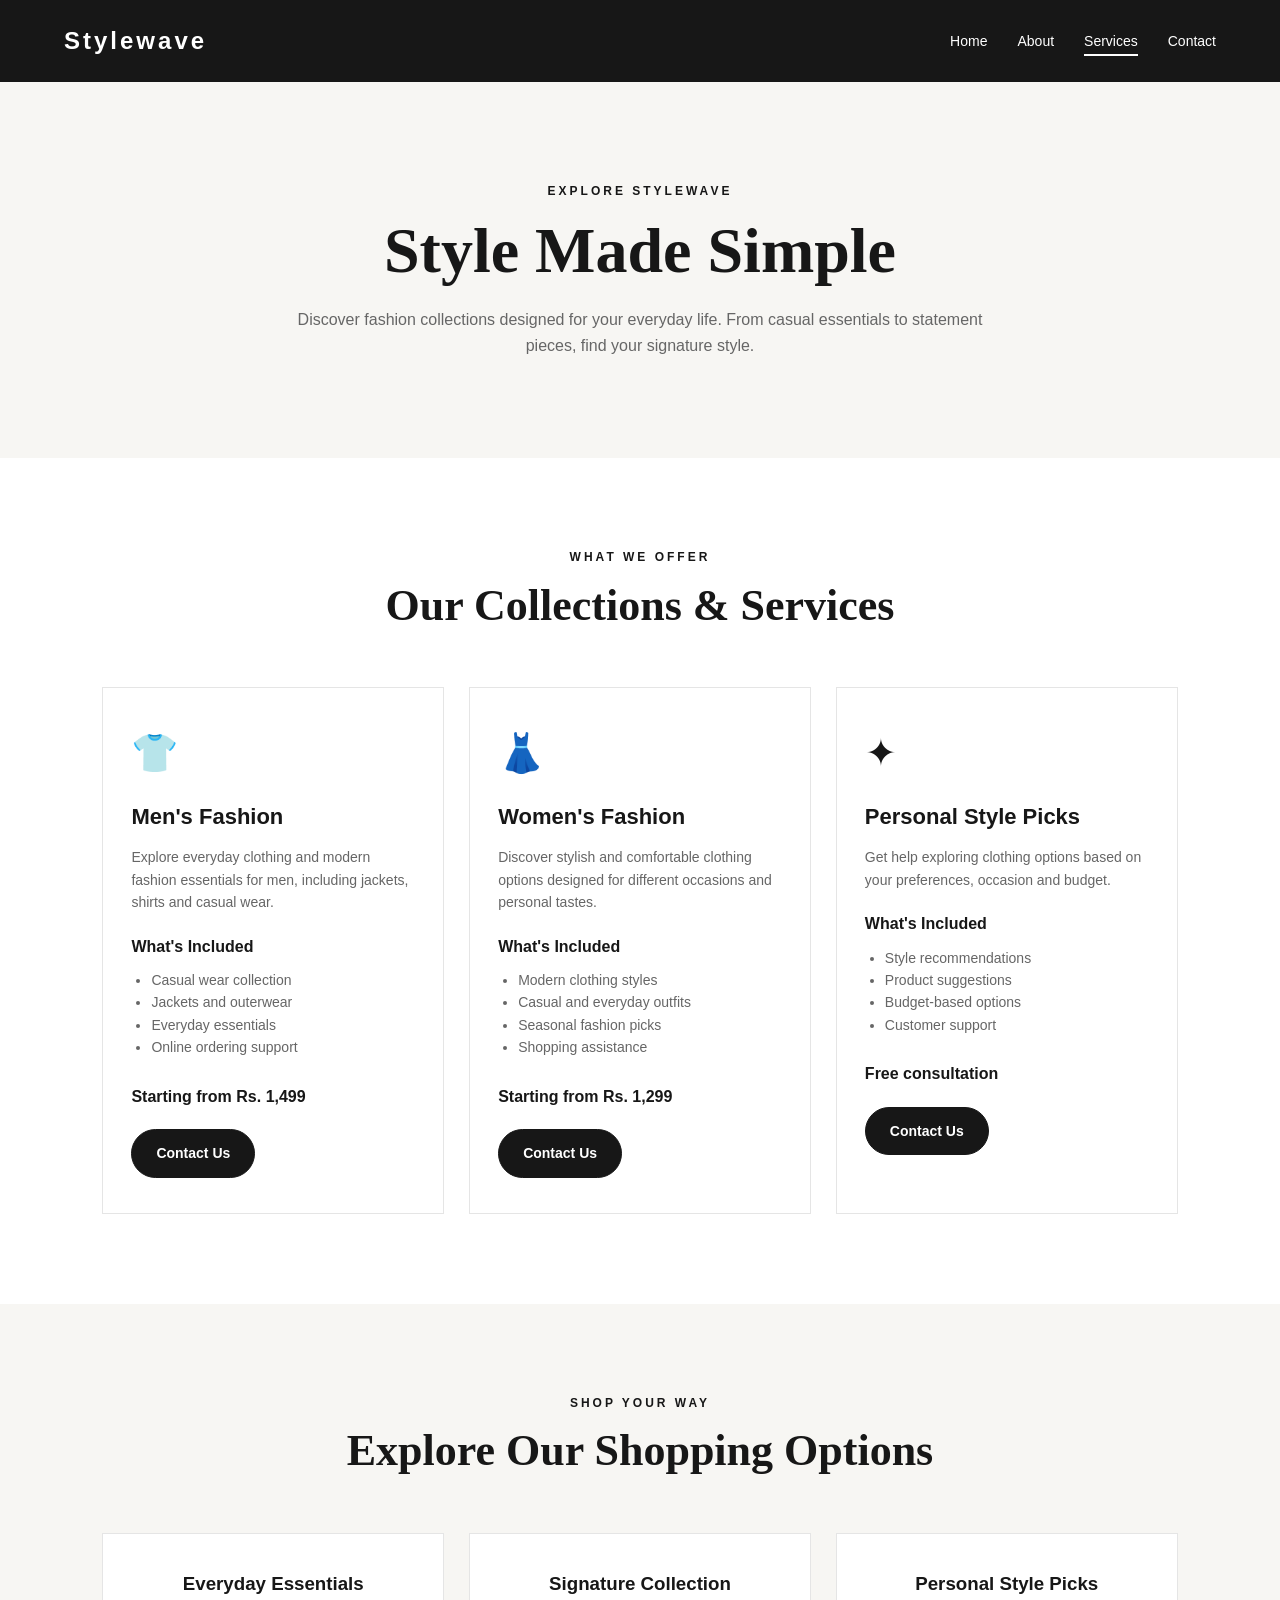
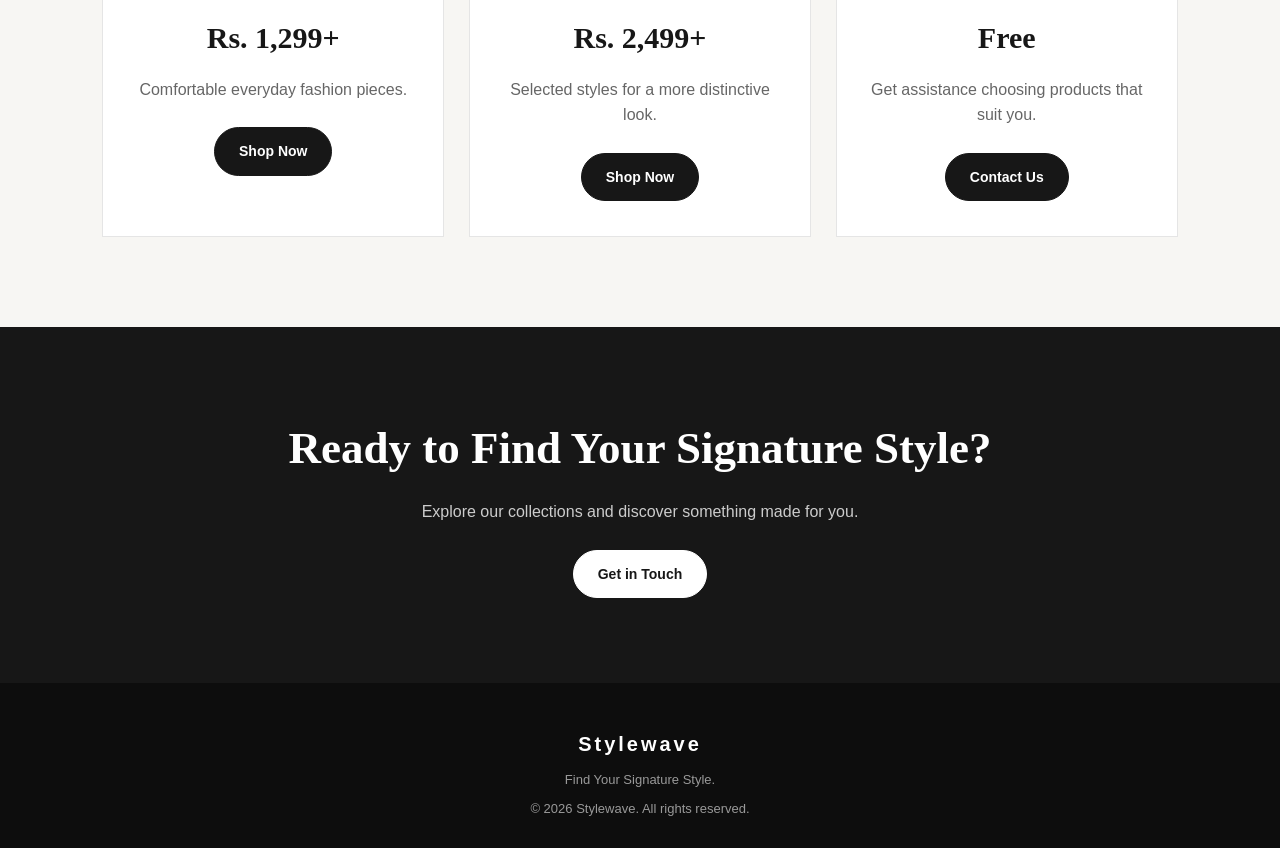
==== services.html @ c47a3af5 "Complete multi-page website" ====
<!DOCTYPE html>
<html lang="en">
<head>
    <meta charset="UTF-8">
    <meta name="viewport" content="width=device-width, initial-scale=1.0">
    <meta name="description" content="Explore Stylewave fashion collections and shopping packages for men and women.">
    <title>Services | Stylewave</title>

    <link rel="stylesheet" href="style.css">
</head>
<body>

    <!-- Navigation -->
    <header>
        <nav class="navbar">
            <a href="index.html" class="logo">Stylewave</a>

            <ul class="nav-links">
                <li><a href="index.html">Home</a></li>
                <li><a href="about.html">About</a></li>
                <li><a href="services.html" class="active">Services</a></li>
                <li><a href="contact.html">Contact</a></li>
            </ul>
        </nav>
    </header>

    <!-- Hero Section -->
    <section class="services-hero">
        <p class="section-label">EXPLORE STYLEWAVE</p>
        <h1>Style Made Simple</h1>
        <p>
            Discover fashion collections designed for your everyday life.
            From casual essentials to statement pieces, find your signature style.
        </p>
    </section>

    <!-- Services -->
    <section class="services-section">

        <div class="section-heading">
            <p class="section-label">WHAT WE OFFER</p>
            <h2>Our Collections & Services</h2>
        </div>

        <div class="services-grid">

            <!-- Service 1 -->
            <div class="service-card">
                <div class="service-icon">👕</div>
                <h3>Men's Fashion</h3>
                <p>
                    Explore everyday clothing and modern fashion essentials
                    for men, including jackets, shirts and casual wear.
                </p>

                <h4>What's Included</h4>
                <ul>
                    <li>Casual wear collection</li>
                    <li>Jackets and outerwear</li>
                    <li>Everyday essentials</li>
                    <li>Online ordering support</li>
                </ul>

                <p class="service-price">Starting from Rs. 1,499</p>
                <a href="contact.html" class="service-btn">Contact Us</a>
            </div>

            <!-- Service 2 -->
            <div class="service-card">
                <div class="service-icon">👗</div>
                <h3>Women's Fashion</h3>
                <p>
                    Discover stylish and comfortable clothing options
                    designed for different occasions and personal tastes.
                </p>

                <h4>What's Included</h4>
                <ul>
                    <li>Modern clothing styles</li>
                    <li>Casual and everyday outfits</li>
                    <li>Seasonal fashion picks</li>
                    <li>Shopping assistance</li>
                </ul>

                <p class="service-price">Starting from Rs. 1,299</p>
                <a href="contact.html" class="service-btn">Contact Us</a>
            </div>

            <!-- Service 3 -->
            <div class="service-card">
                <div class="service-icon">✦</div>
                <h3>Personal Style Picks</h3>
                <p>
                    Get help exploring clothing options based on your
                    preferences, occasion and budget.
                </p>

                <h4>What's Included</h4>
                <ul>
                    <li>Style recommendations</li>
                    <li>Product suggestions</li>
                    <li>Budget-based options</li>
                    <li>Customer support</li>
                </ul>

                <p class="service-price">Free consultation</p>
                <a href="contact.html" class="service-btn">Contact Us</a>
            </div>

        </div>
    </section>

    <!-- Pricing -->
    <section class="pricing-section">
        <div class="section-heading">
            <p class="section-label">SHOP YOUR WAY</p>
            <h2>Explore Our Shopping Options</h2>
        </div>

        <div class="pricing-grid">

            <div class="pricing-card">
                <h3>Everyday Essentials</h3>
                <p class="pricing-price">Rs. 1,299+</p>
                <p>Comfortable everyday fashion pieces.</p>
                <a href="contact.html" class="service-btn">Shop Now</a>
            </div>

            <div class="pricing-card">
                <h3>Signature Collection</h3>
                <p class="pricing-price">Rs. 2,499+</p>
                <p>Selected styles for a more distinctive look.</p>
                <a href="contact.html" class="service-btn">Shop Now</a>
            </div>

            <div class="pricing-card">
                <h3>Personal Style Picks</h3>
                <p class="pricing-price">Free</p>
                <p>Get assistance choosing products that suit you.</p>
                <a href="contact.html" class="service-btn">Contact Us</a>
            </div>

        </div>
    </section>

    <!-- CTA -->
    <section class="services-cta">
        <h2>Ready to Find Your Signature Style?</h2>
        <p>Explore our collections and discover something made for you.</p>
        <a href="contact.html" class="service-btn">Get in Touch</a>
    </section>

    <!-- Footer -->
    <footer class="footer">
        <h2>Stylewave</h2>
        <p>Find Your Signature Style.</p>
        <p>© 2026 Stylewave. All rights reserved.</p>
    </footer>

</body>
</html>
---- style.css ----
/* =========================
   RESET & BASIC SETTINGS
========================= */

* {
    margin: 0;
    padding: 0;
    box-sizing: border-box;
}

html {
    scroll-behavior: smooth;
}

body {
    font-family: "Montserrat", sans-serif;
    color: #171717;
    background: #ffffff;
    line-height: 1.6;
}

a {
    text-decoration: none;
    color: inherit;
}

img {
    width: 100%;
    display: block;
}

.container {
    width: min(1120px, 90%);
    margin: 0 auto;
}

.section {
    padding: 100px 0;
}


/* =========================
   NAVBAR
========================= */

.navbar {
    position: absolute;
    top: 0;
    left: 0;
    width: 100%;
    z-index: 10;
    padding: 25px 0;
    color: white;
}

.navbar .container {
    display: flex;
    align-items: center;
    justify-content: space-between;
    gap: 30px;
}

.logo {
    font-size: 24px;
    font-weight: 700;
    letter-spacing: 3px;
}

.navbar nav {
    display: flex;
    gap: 30px;
}

.navbar nav a {
    font-size: 14px;
    font-weight: 500;
    transition: 0.3s ease;
}

.navbar nav a:hover {
    opacity: 0.6;
}

.nav-button {
    border: 1px solid white;
    padding: 10px 20px;
    border-radius: 30px;
    font-size: 14px;
    transition: 0.3s ease;
}

.nav-button:hover {
    background: white;
    color: #171717;
}


/* =========================
   HERO
========================= */

.hero {
    min-height: 720px;
    display: flex;
    align-items: center;
    position: relative;
    color: white;

    background:
        linear-gradient(
            rgba(0, 0, 0, 0.62),
            rgba(0, 0, 0, 0.62)
        ),
        url("images/hero.jpg");

    background-size: cover;
    background-position: center;
}

.hero-content {
    width: min(1120px, 90%);
    margin: 0 auto;
    padding-top: 80px;
}

.hero-small {
    font-size: 13px;
    letter-spacing: 3px;
    margin-bottom: 20px;
    font-weight: 600;
}

.hero h1 {
    font-family: "Playfair Display", serif;
    font-size: clamp(50px, 7vw, 90px);
    line-height: 1.05;
    max-width: 800px;
    margin-bottom: 25px;
}

.hero-text {
    max-width: 560px;
    font-size: 17px;
    color: #e5e5e5;
    margin-bottom: 35px;
}

.hero-buttons {
    display: flex;
    gap: 15px;
}

.btn {
    display: inline-block;
    padding: 14px 28px;
    border-radius: 30px;
    font-size: 14px;
    font-weight: 600;
    transition: 0.3s ease;
}

.primary-btn {
    background: white;
    color: #171717;
}

.primary-btn:hover {
    transform: translateY(-3px);
    background: #e8e8e8;
}

.secondary-btn {
    border: 1px solid white;
    color: white;
}

.secondary-btn:hover {
    background: white;
    color: #171717;
}


/* =========================
   SECTION HEADINGS
========================= */

.section-label {
    font-size: 12px;
    letter-spacing: 3px;
    font-weight: 700;
    margin-bottom: 12px;
}

.section-heading {
    text-align: center;
    max-width: 650px;
    margin: 0 auto 55px;
}

.section-heading h2,
.about-content h2,
.contact-content h2 {
    font-family: "Playfair Display", serif;
    font-size: 44px;
    line-height: 1.2;
    margin-bottom: 18px;
}

.section-heading > p:last-child {
    color: #666;
}


/* =========================
   ABOUT
========================= */

.about {
    background: #f7f6f3;
}

.about-grid {
    display: grid;
    grid-template-columns: 1fr 1fr;
    gap: 70px;
    align-items: center;
}

.about-image {
    height: 500px;
    overflow: hidden;
}

.about-image img {
    height: 100%;
    object-fit: cover;
}

.about-content p:not(.section-label) {
    color: #666;
    margin-bottom: 18px;
}

.text-link {
    display: inline-block;
    margin-top: 10px;
    font-weight: 700;
    border-bottom: 1px solid #171717;
    padding-bottom: 4px;
}


/* =========================
   COLLECTION CARDS
========================= */

.collection {
    background: white;
}

.cards-grid {
    display: grid;
    grid-template-columns: repeat(3, 1fr);
    gap: 25px;
}

.collection-card {
    padding: 40px 30px;
    border: 1px solid #e5e5e5;
    transition: 0.3s ease;
    background: white;
}

.collection-card:hover {
    transform: translateY(-8px);
    background: #171717;
    color: white;
    box-shadow: 0 15px 35px rgba(0, 0, 0, 0.15);
}

.card-icon {
    font-size: 40px;
    margin-bottom: 20px;
}

.collection-card h3 {
    font-size: 21px;
    margin-bottom: 12px;
}

.collection-card p {
    color: #666;
    font-size: 14px;
    margin-bottom: 25px;
}

.collection-card:hover p {
    color: #cccccc;
}

.collection-card a {
    font-size: 14px;
    font-weight: 700;
}


/* =========================
   WHY US
========================= */

.why-us {
    background: #f7f6f3;
}

.benefits-grid {
    display: grid;
    grid-template-columns: 1fr 1fr;
    gap: 35px 60px;
    max-width: 900px;
    margin: auto;
}

.benefit {
    display: flex;
    gap: 20px;
    align-items: flex-start;
}

.benefit > span {
    font-size: 25px;
    font-weight: 700;
}

.benefit h3 {
    margin-bottom: 5px;
}

.benefit p {
    color: #666;
    font-size: 14px;
}


/* =========================
   TESTIMONIALS
========================= */

.testimonials {
    background: white;
}

.reviews-grid {
    display: grid;
    grid-template-columns: repeat(3, 1fr);
    gap: 25px;
}

.review-card {
    background: #f7f6f3;
    padding: 35px 30px;
    transition: 0.3s ease;
}

.review-card:hover {
    transform: translateY(-5px);
}

.stars {
    letter-spacing: 3px;
    margin-bottom: 20px;
}

.review-card p {
    color: #555;
    font-size: 14px;
    margin-bottom: 25px;
}

.review-card h3 {
    font-size: 15px;
}

.review-card span {
    color: #888;
    font-size: 13px;
}


/* =========================
   CONTACT
========================= */

.contact {
    background: #171717;
    color: white;
}

.contact-grid {
    display: grid;
    grid-template-columns: 0.8fr 1.2fr;
    gap: 80px;
    align-items: start;
}

.contact-content h2 {
    font-size: 50px;
}

.contact-content > p:last-child {
    color: #bdbdbd;
    max-width: 450px;
}

.form-group {
    margin-bottom: 18px;
}

.form-group label {
    display: block;
    font-size: 13px;
    margin-bottom: 7px;
}

.form-group input,
.form-group textarea {
    width: 100%;
    border: 1px solid #444;
    background: #242424;
    color: white;
    padding: 14px;
    font-family: inherit;
    font-size: 14px;
    outline: none;
}

.form-group input:focus,
.form-group textarea:focus {
    border-color: white;
}

.form-group textarea {
    resize: vertical;
}

.submit-btn {
    border: none;
    background: white;
    color: #171717;
    padding: 14px 28px;
    border-radius: 30px;
    font-family: inherit;
    font-weight: 700;
    cursor: pointer;
    transition: 0.3s ease;
}

.submit-btn:hover {
    transform: translateY(-3px);
    background: #e8e8e8;
}


/* =========================
   FOOTER
========================= */

.footer {
    background: #0d0d0d;
    color: white;
    padding-top: 45px;
}

.footer-content {
    display: flex;
    justify-content: space-between;
    align-items: center;
    gap: 30px;
    padding-bottom: 35px;
}

.footer h2 {
    letter-spacing: 3px;
    font-size: 20px;
}

.footer p {
    color: #999;
    font-size: 13px;
}

.social-links {
    display: flex;
    gap: 25px;
}

.social-links a {
    font-size: 13px;
    transition: 0.3s ease;
}

.social-links a:hover {
    color: #aaa;
}

.copyright {
    border-top: 1px solid #222;
    text-align: center;
    padding: 20px;
}


/* =========================
   MOBILE — 375px
========================= */

@media (max-width: 768px) {

    .section {
        padding: 70px 0;
    }

    .navbar {
        padding: 20px 0;
    }

    .navbar .container {
        flex-wrap: wrap;
    }

    .navbar nav {
        order: 3;
        width: 100%;
        justify-content: center;
        gap: 18px;
    }

    .navbar nav a {
        font-size: 12px;
    }

    .nav-button {
        padding: 8px 15px;
        font-size: 12px;
    }


    /* Hero */

    .hero {
        min-height: 650px;
    }

    .hero-content {
        padding-top: 100px;
    }

    .hero-small {
        font-size: 10px;
        letter-spacing: 2px;
    }

    .hero h1 {
        font-size: 48px;
    }

    .hero-text {
        font-size: 14px;
    }

    .hero-buttons {
        flex-direction: column;
        width: 100%;
    }

    .btn {
        text-align: center;
        width: 100%;
    }


    /* About */

    .about-grid {
        grid-template-columns: 1fr;
        gap: 40px;
    }

    .about-image {
        height: 350px;
    }


    /* Headings */

    .section-heading h2,
    .about-content h2 {
        font-size: 36px;
    }


    /* Cards */

    .cards-grid {
        grid-template-columns: 1fr;
    }


    /* Benefits */

    .benefits-grid {
        grid-template-columns: 1fr;
        gap: 25px;
    }


    /* Reviews */

    .reviews-grid {
        grid-template-columns: 1fr;
    }


    /* Contact */

    .contact-grid {
        grid-template-columns: 1fr;
        gap: 45px;
    }

    .contact-content h2 {
        font-size: 38px;
    }


    /* Footer */

    .footer-content {
        flex-direction: column;
        align-items: flex-start;
    }

    .social-links {
        flex-wrap: wrap;
        gap: 18px;
    }
}

/* =========================================
   WEEK 4 — MULTI-PAGE WEBSITE STYLING
========================================= */

/* Common Navigation for Week 4 Pages */

header:has(.nav-links) {
    background: #171717;
}

header:has(.nav-links) .navbar {
    position: relative;
    display: flex;
    justify-content: space-between;
    align-items: center;
    width: 100%;
    padding: 22px 5%;
    color: white;
    background: #171717;
}

.nav-links {
    display: flex;
    align-items: center;
    gap: 30px;
    list-style: none;
}

.nav-links a {
    font-size: 14px;
    font-weight: 500;
    transition: 0.3s ease;
}

.nav-links a:hover {
    color: #bdbdbd;
}

.nav-links a.active {
    border-bottom: 2px solid white;
    padding-bottom: 5px;
}


/* Common Page Hero Sections */

.about-hero,
.services-hero,
.contact-hero {
    padding: 100px 8%;
    background: #f7f6f3;
    text-align: center;
}

.about-hero h1,
.services-hero h1,
.contact-hero h1 {
    font-family: "Playfair Display", serif;
    font-size: clamp(38px, 5vw, 64px);
    line-height: 1.15;
    margin-bottom: 20px;
}

.about-hero p:not(.section-label),
.services-hero > p:last-child,
.contact-hero > p:last-child {
    max-width: 700px;
    margin: 0 auto;
    color: #666;
    font-size: 16px;
}


/* About Hero */

.about-hero {
    display: grid;
    grid-template-columns: 1fr 1fr;
    align-items: center;
    gap: 60px;
    text-align: left;
    padding: 90px 8%;
}

.about-content h1 {
    font-family: "Playfair Display", serif;
    font-size: clamp(38px, 5vw, 60px);
    line-height: 1.15;
    margin-bottom: 20px;
}

.about-content p:not(.section-label) {
    color: #666;
    margin-bottom: 18px;
}

.about-image {
    height: 420px;
    overflow: hidden;
}

.about-image img {
    width: 100%;
    height: 100%;
    object-fit: cover;
}


/* Story Section */

.story-section {
    padding: 90px 10%;
    text-align: center;
}

.story-section > p {
    max-width: 800px;
    margin: auto;
    color: #666;
    line-height: 1.9;
}


/* Mission Section */

.mission-section {
    padding: 90px 10%;
    text-align: center;
    background: #171717;
    color: white;
}

.mission-section > div {
    max-width: 750px;
    margin: auto;
}

.mission-section p:not(.section-label) {
    color: #ccc;
    font-size: 17px;
}


/* Values */

.values-section,
.team-section {
    padding: 90px 8%;
}

.values-grid {
    display: grid;
    grid-template-columns: repeat(4, 1fr);
    gap: 22px;
}

.value-card {
    padding: 30px 22px;
    background: #f7f6f3;
    text-align: center;
    transition: 0.3s ease;
}

.value-card:hover {
    transform: translateY(-5px);
}

.value-card span {
    display: block;
    font-size: 32px;
    margin-bottom: 15px;
}

.value-card h3 {
    margin-bottom: 10px;
}

.value-card p {
    color: #666;
    font-size: 14px;
}


/* Team */

.team-grid {
    display: grid;
    grid-template-columns: repeat(2, minmax(0, 280px));
    justify-content: center;
    gap: 30px;
}

.team-card {
    text-align: center;
    padding: 25px;
    background: #f7f6f3;
}

.team-photo {
    height: 180px;
    display: flex;
    justify-content: center;
    align-items: center;
    background: #e5e5e5;
    font-size: 65px;
    margin-bottom: 20px;
}

.team-card h3 {
    margin-bottom: 5px;
}

.team-card p {
    color: #666;
    font-size: 14px;
}


/* Services */

.services-section,
.pricing-section {
    padding: 90px 8%;
}

.services-grid {
    display: grid;
    grid-template-columns: repeat(3, 1fr);
    gap: 25px;
}

.service-card {
    border: 1px solid #e5e5e5;
    padding: 35px 28px;
    background: white;
    transition: 0.3s ease;
}

.service-card:hover {
    transform: translateY(-5px);
    box-shadow: 0 12px 30px rgba(0,0,0,0.08);
}

.service-icon {
    font-size: 38px;
    margin-bottom: 15px;
}

.service-card h3 {
    font-size: 22px;
    margin-bottom: 12px;
}

.service-card > p {
    color: #666;
    font-size: 14px;
    margin-bottom: 20px;
}

.service-card h4 {
    margin-bottom: 10px;
}

.service-card ul {
    padding-left: 20px;
    color: #666;
    font-size: 14px;
    margin-bottom: 25px;
}

.service-price {
    font-weight: 700;
    color: #171717 !important;
    font-size: 16px !important;
}

.service-btn {
    display: inline-block;
    background: #171717;
    color: white;
    border: 1px solid #171717;
    padding: 12px 24px;
    border-radius: 30px;
    font-family: inherit;
    font-size: 14px;
    font-weight: 600;
    text-align: center;
    cursor: pointer;
    transition: 0.3s ease;
}

.service-btn:hover {
    background: white;
    color: #171717;
}


/* Pricing Cards */

.pricing-section {
    background: #f7f6f3;
}

.pricing-grid {
    display: grid;
    grid-template-columns: repeat(3, 1fr);
    gap: 25px;
}

.pricing-card {
    background: white;
    padding: 35px 25px;
    text-align: center;
    border: 1px solid #e5e5e5;
}

.pricing-card h3 {
    margin-bottom: 15px;
}

.pricing-price {
    font-family: "Playfair Display", serif;
    font-size: 30px;
    font-weight: 700;
    margin-bottom: 15px;
}

.pricing-card > p:not(.pricing-price) {
    color: #666;
    margin-bottom: 25px;
}


/* Services CTA */

.services-cta {
    padding: 85px 8%;
    text-align: center;
    background: #171717;
    color: white;
}

.services-cta h2 {
    font-family: "Playfair Display", serif;
    font-size: clamp(30px, 4vw, 45px);
    margin-bottom: 15px;
}

.services-cta p {
    color: #ccc;
    margin-bottom: 25px;
}

.services-cta .service-btn {
    background: white;
    color: #171717;
    border-color: white;
}

.services-cta .service-btn:hover {
    background: transparent;
    color: white;
}


/* Contact Page */

.contact-section {
    display: grid;
    grid-template-columns: 1.2fr 0.8fr;
    gap: 70px;
    padding: 90px 8%;
    align-items: start;
}

.contact-form-container h2,
.contact-info h2 {
    font-family: "Playfair Display", serif;
    font-size: 32px;
    margin-bottom: 12px;
}

.contact-form-container > p,
.contact-info > p {
    color: #666;
    margin-bottom: 30px;
}

.contact-form .form-group input,
.contact-form .form-group textarea {
    background: #f7f6f3;
    color: #171717;
    border: 1px solid #ddd;
    border-radius: 4px;
}

.contact-form .form-group input:focus,
.contact-form .form-group textarea:focus {
    border-color: #171717;
}

.contact-form .form-group label {
    color: #333;
    font-weight: 600;
}

.contact-form .service-btn {
    width: 100%;
}

.contact-info {
    background: #f7f6f3;
    padding: 35px;
}

.contact-info-item {
    display: flex;
    gap: 18px;
    margin-bottom: 28px;
    align-items: flex-start;
}

.contact-info-item > span {
    font-size: 24px;
}

.contact-info-item h3 {
    font-size: 16px;
    margin-bottom: 5px;
}

.contact-info-item p {
    color: #666;
    font-size: 14px;
    overflow-wrap: anywhere;
}


/* Common Footer */

.footer {
    text-align: center;
    padding: 45px 20px 20px;
}

.footer h2 {
    margin-bottom: 10px;
}

.footer p {
    margin-bottom: 8px;
}


/* =========================================
   RESPONSIVE DESIGN — TABLET & MOBILE
========================================= */

@media (max-width: 768px) {

    header:has(.nav-links) .navbar {
        flex-direction: column;
        gap: 18px;
        padding: 20px 12px;
    }

    .nav-links {
        width: 100%;
        justify-content: center;
        flex-wrap: wrap;
        gap: 12px 20px;
    }

    .nav-links a {
        font-size: 12px;
    }

    .about-hero {
        grid-template-columns: 1fr;
        padding: 65px 6%;
        gap: 35px;
    }

    .about-image {
        height: 320px;
    }

    .about-hero h1 {
        font-size: 40px;
    }

    .about-hero p:not(.section-label) {
        font-size: 14px;
    }

    .services-hero,
    .contact-hero {
        padding: 70px 6%;
    }

    .services-hero h1,
    .contact-hero h1 {
        font-size: 40px;
    }

    .story-section,
    .mission-section,
    .values-section,
    .team-section,
    .services-section,
    .pricing-section {
        padding: 65px 6%;
    }

    .values-grid {
        grid-template-columns: repeat(2, 1fr);
    }

    .team-grid {
        grid-template-columns: 1fr;
        max-width: 350px;
        margin: auto;
    }

    .services-grid,
    .pricing-grid {
        grid-template-columns: 1fr;
    }

    .contact-section {
        grid-template-columns: 1fr;
        gap: 40px;
        padding: 65px 6%;
    }

    .contact-info {
        padding: 25px 20px;
    }

    .contact-form-container h2,
    .contact-info h2 {
        font-size: 28px;
    }

    .services-cta {
        padding: 65px 6%;
    }
}


/* Small Mobile Screens */

@media (max-width: 400px) {

    .nav-links {
        gap: 10px 14px;
    }

    .nav-links a {
        font-size: 11px;
    }

    .about-hero h1,
    .services-hero h1,
    .contact-hero h1 {
        font-size: 34px;
    }

    .values-grid {
        grid-template-columns: 1fr;
    }

    .service-card,
    .pricing-card {
        padding: 28px 20px;
    }

    .contact-section {
        padding-left: 5%;
        padding-right: 5%;
    }
}
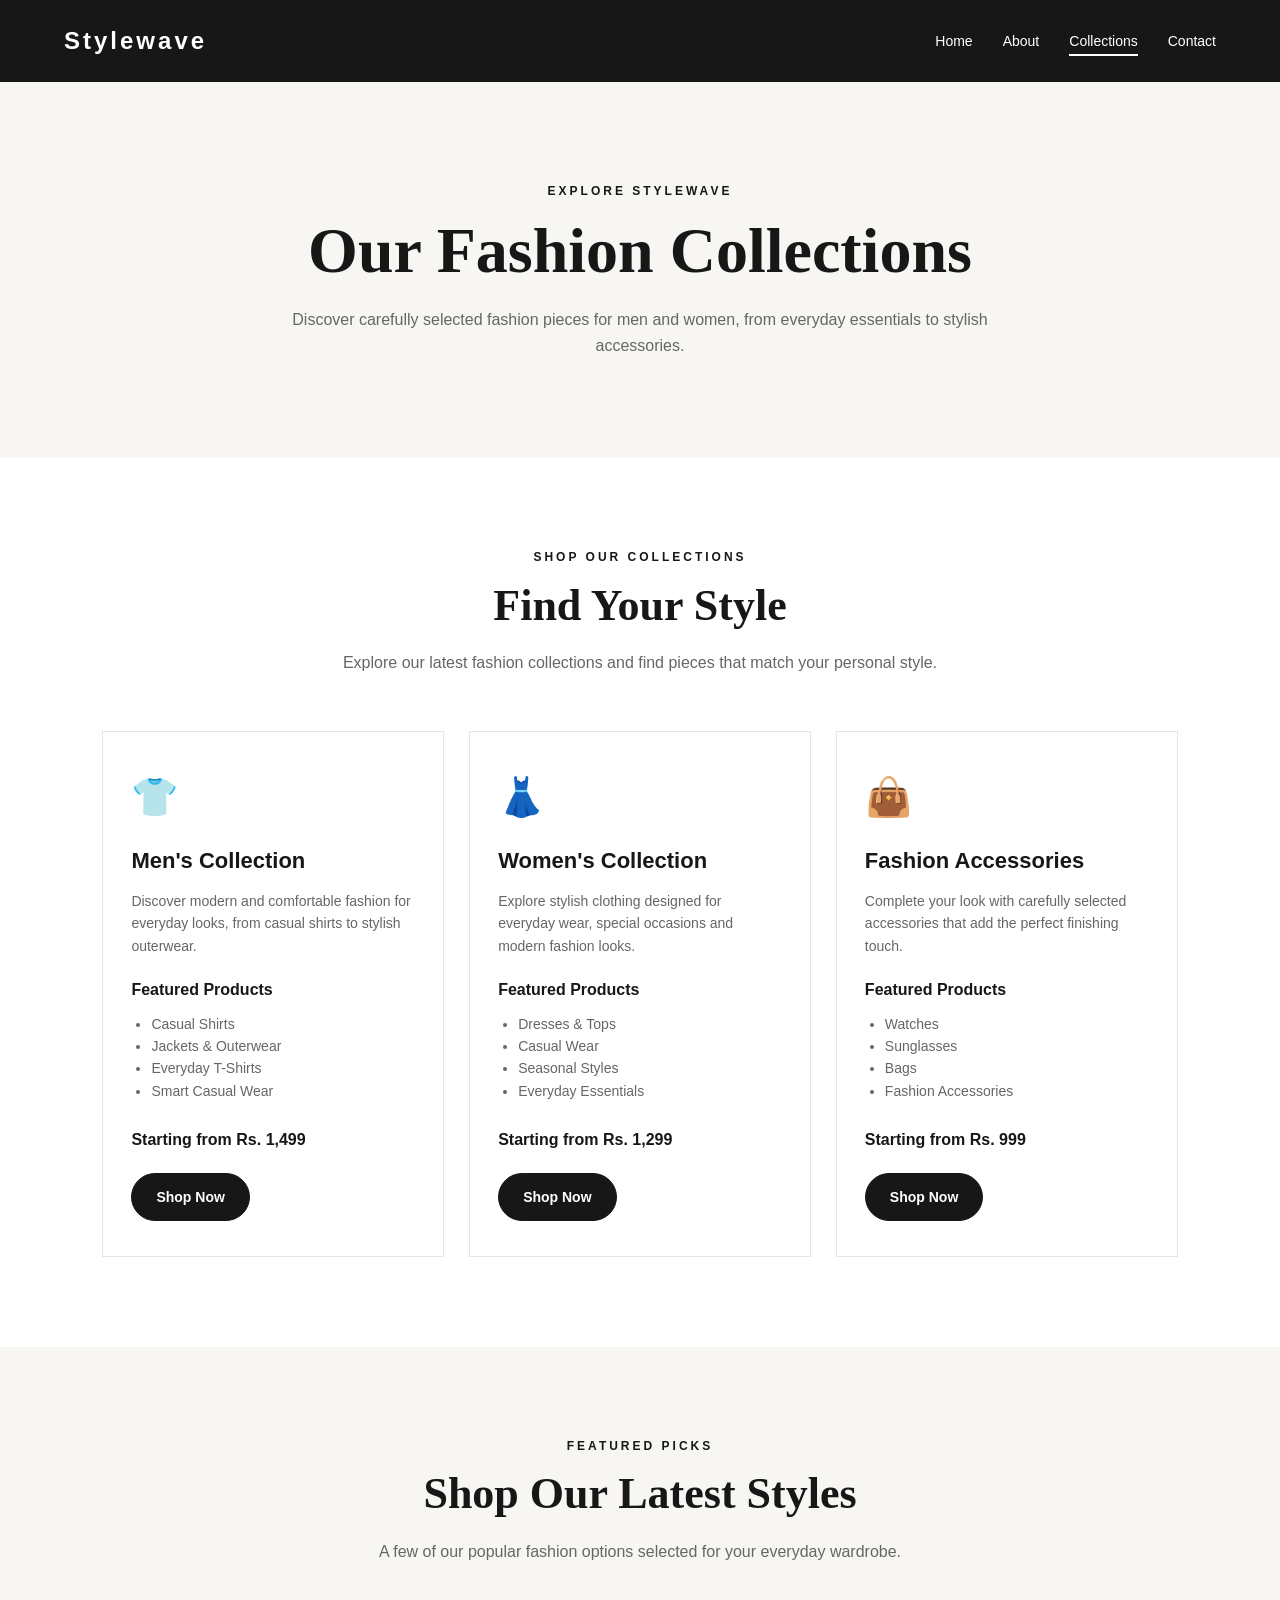
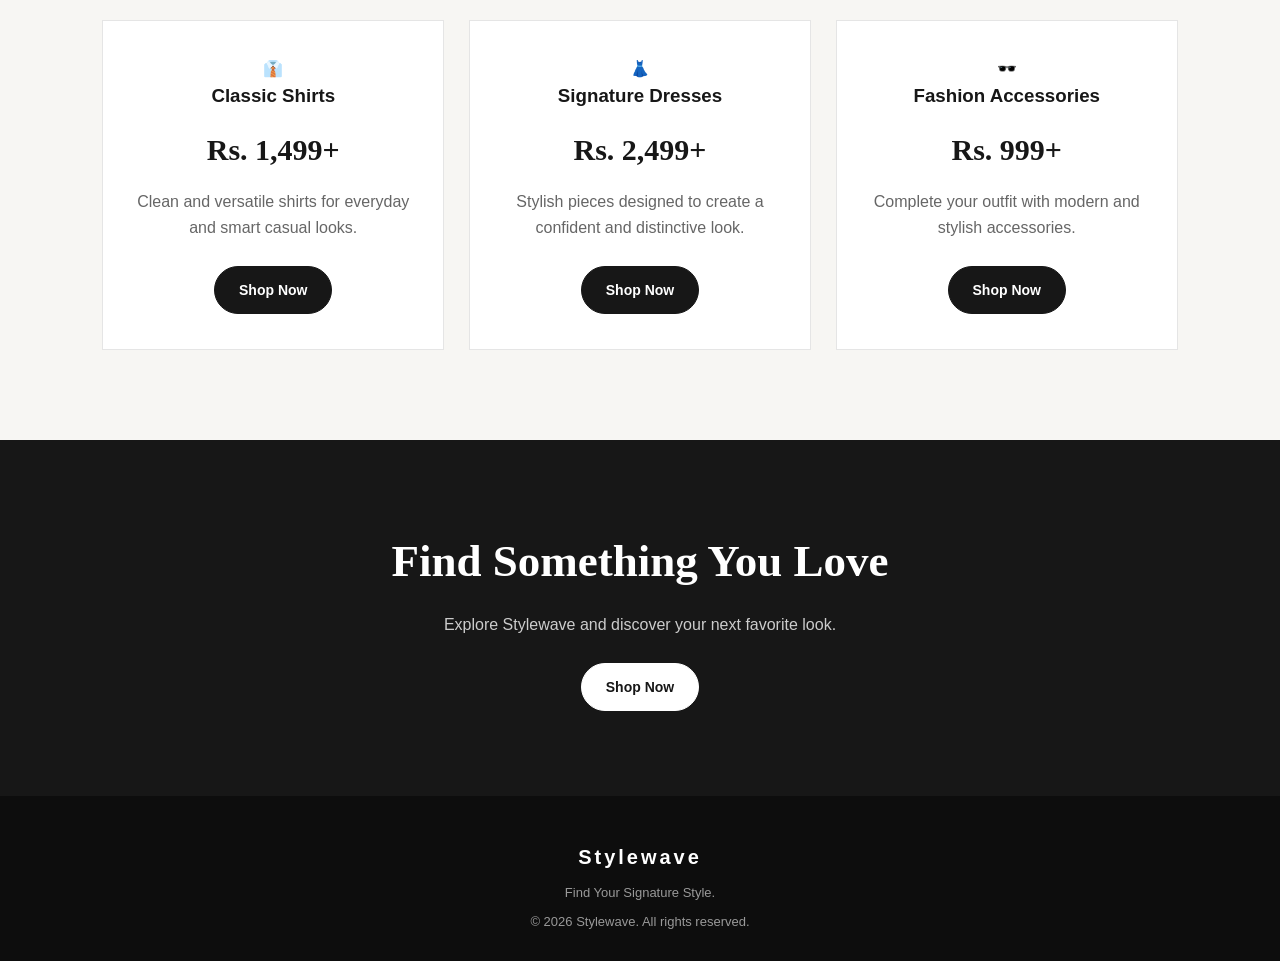
==== commit 8fb8ec76: "Update product collections page Updated the services page to feature collections for men, women, and" ====
--- a/services.html
+++ b/services.html
@@ -1,14 +1,14 @@
-
 <!DOCTYPE html>
 <html lang="en">
 <head>
     <meta charset="UTF-8">
     <meta name="viewport" content="width=device-width, initial-scale=1.0">
-    <meta name="description" content="Explore Stylewave fashion collections and shopping packages for men and women.">
-    <title>Services | Stylewave</title>
+    <meta name="description" content="Explore Stylewave fashion collections for men, women and accessories.">
+    <title>Collections | Stylewave</title>
 
     <link rel="stylesheet" href="style.css">
 </head>
+
 <body>
 
     <!-- Navigation -->
@@ -19,144 +19,252 @@
             <ul class="nav-links">
                 <li><a href="index.html">Home</a></li>
                 <li><a href="about.html">About</a></li>
-                <li><a href="services.html" class="active">Services</a></li>
+                <li><a href="services.html" class="active">Collections</a></li>
                 <li><a href="contact.html">Contact</a></li>
             </ul>
         </nav>
     </header>
 
+
     <!-- Hero Section -->
     <section class="services-hero">
         <p class="section-label">EXPLORE STYLEWAVE</p>
-        <h1>Style Made Simple</h1>
+
+        <h1>Our Fashion Collections</h1>
+
         <p>
-            Discover fashion collections designed for your everyday life.
-            From casual essentials to statement pieces, find your signature style.
+            Discover carefully selected fashion pieces for men and women,
+            from everyday essentials to stylish accessories.
         </p>
     </section>
 
-    <!-- Services -->
+
+    <!-- Product Collections -->
     <section class="services-section">
 
         <div class="section-heading">
-            <p class="section-label">WHAT WE OFFER</p>
-            <h2>Our Collections & Services</h2>
-        </div>
+            <p class="section-label">SHOP OUR COLLECTIONS</p>
+
+            <h2>Find Your Style</h2>
+
+            <p>
+                Explore our latest fashion collections and find pieces
+                that match your personal style.
+            </p>
+        </div>
+
 
         <div class="services-grid">
 
-            <!-- Service 1 -->
-            <div class="service-card">
+            <!-- Men's Collection -->
+            <div class="service-card product-card">
+
                 <div class="service-icon">👕</div>
-                <h3>Men's Fashion</h3>
-                <p>
-                    Explore everyday clothing and modern fashion essentials
-                    for men, including jackets, shirts and casual wear.
-                </p>
-
-                <h4>What's Included</h4>
+
+                <h3>Men's Collection</h3>
+
+                <p>
+                    Discover modern and comfortable fashion for everyday
+                    looks, from casual shirts to stylish outerwear.
+                </p>
+
+                <h4>Featured Products</h4>
+
                 <ul>
-                    <li>Casual wear collection</li>
-                    <li>Jackets and outerwear</li>
-                    <li>Everyday essentials</li>
-                    <li>Online ordering support</li>
+                    <li>Casual Shirts</li>
+                    <li>Jackets & Outerwear</li>
+                    <li>Everyday T-Shirts</li>
+                    <li>Smart Casual Wear</li>
                 </ul>
 
-                <p class="service-price">Starting from Rs. 1,499</p>
-                <a href="contact.html" class="service-btn">Contact Us</a>
-            </div>
-
-            <!-- Service 2 -->
-            <div class="service-card">
+                <p class="service-price">
+                    Starting from Rs. 1,499
+                </p>
+
+                <a href="contact.html" class="service-btn">
+                    Shop Now
+                </a>
+
+            </div>
+
+
+            <!-- Women's Collection -->
+            <div class="service-card product-card">
+
                 <div class="service-icon">👗</div>
-                <h3>Women's Fashion</h3>
-                <p>
-                    Discover stylish and comfortable clothing options
-                    designed for different occasions and personal tastes.
-                </p>
-
-                <h4>What's Included</h4>
+
+                <h3>Women's Collection</h3>
+
+                <p>
+                    Explore stylish clothing designed for everyday wear,
+                    special occasions and modern fashion looks.
+                </p>
+
+                <h4>Featured Products</h4>
+
                 <ul>
-                    <li>Modern clothing styles</li>
-                    <li>Casual and everyday outfits</li>
-                    <li>Seasonal fashion picks</li>
-                    <li>Shopping assistance</li>
+                    <li>Dresses & Tops</li>
+                    <li>Casual Wear</li>
+                    <li>Seasonal Styles</li>
+                    <li>Everyday Essentials</li>
                 </ul>
 
-                <p class="service-price">Starting from Rs. 1,299</p>
-                <a href="contact.html" class="service-btn">Contact Us</a>
-            </div>
-
-            <!-- Service 3 -->
-            <div class="service-card">
-                <div class="service-icon">✦</div>
-                <h3>Personal Style Picks</h3>
-                <p>
-                    Get help exploring clothing options based on your
-                    preferences, occasion and budget.
-                </p>
-
-                <h4>What's Included</h4>
+                <p class="service-price">
+                    Starting from Rs. 1,299
+                </p>
+
+                <a href="contact.html" class="service-btn">
+                    Shop Now
+                </a>
+
+            </div>
+
+
+            <!-- Accessories -->
+            <div class="service-card product-card">
+
+                <div class="service-icon">👜</div>
+
+                <h3>Fashion Accessories</h3>
+
+                <p>
+                    Complete your look with carefully selected accessories
+                    that add the perfect finishing touch.
+                </p>
+
+                <h4>Featured Products</h4>
+
                 <ul>
-                    <li>Style recommendations</li>
-                    <li>Product suggestions</li>
-                    <li>Budget-based options</li>
-                    <li>Customer support</li>
+                    <li>Watches</li>
+                    <li>Sunglasses</li>
+                    <li>Bags</li>
+                    <li>Fashion Accessories</li>
                 </ul>
 
-                <p class="service-price">Free consultation</p>
-                <a href="contact.html" class="service-btn">Contact Us</a>
-            </div>
-
-        </div>
-    </section>
-
-    <!-- Pricing -->
+                <p class="service-price">
+                    Starting from Rs. 999
+                </p>
+
+                <a href="contact.html" class="service-btn">
+                    Shop Now
+                </a>
+
+            </div>
+
+        </div>
+
+    </section>
+
+
+    <!-- Featured Products -->
     <section class="pricing-section">
+
         <div class="section-heading">
-            <p class="section-label">SHOP YOUR WAY</p>
-            <h2>Explore Our Shopping Options</h2>
-        </div>
+
+            <p class="section-label">FEATURED PICKS</p>
+
+            <h2>Shop Our Latest Styles</h2>
+
+            <p>
+                A few of our popular fashion options selected for
+                your everyday wardrobe.
+            </p>
+
+        </div>
+
 
         <div class="pricing-grid">
 
             <div class="pricing-card">
-                <h3>Everyday Essentials</h3>
-                <p class="pricing-price">Rs. 1,299+</p>
-                <p>Comfortable everyday fashion pieces.</p>
-                <a href="contact.html" class="service-btn">Shop Now</a>
-            </div>
+
+                <div class="product-icon">👔</div>
+
+                <h3>Classic Shirts</h3>
+
+                <p class="pricing-price">Rs. 1,499+</p>
+
+                <p>
+                    Clean and versatile shirts for everyday and smart
+                    casual looks.
+                </p>
+
+                <a href="contact.html" class="service-btn">
+                    Shop Now
+                </a>
+
+            </div>
+
 
             <div class="pricing-card">
-                <h3>Signature Collection</h3>
+
+                <div class="product-icon">👗</div>
+
+                <h3>Signature Dresses</h3>
+
                 <p class="pricing-price">Rs. 2,499+</p>
-                <p>Selected styles for a more distinctive look.</p>
-                <a href="contact.html" class="service-btn">Shop Now</a>
-            </div>
+
+                <p>
+                    Stylish pieces designed to create a confident
+                    and distinctive look.
+                </p>
+
+                <a href="contact.html" class="service-btn">
+                    Shop Now
+                </a>
+
+            </div>
+
 
             <div class="pricing-card">
-                <h3>Personal Style Picks</h3>
-                <p class="pricing-price">Free</p>
-                <p>Get assistance choosing products that suit you.</p>
-                <a href="contact.html" class="service-btn">Contact Us</a>
-            </div>
-
-        </div>
-    </section>
+
+                <div class="product-icon">🕶️</div>
+
+                <h3>Fashion Accessories</h3>
+
+                <p class="pricing-price">Rs. 999+</p>
+
+                <p>
+                    Complete your outfit with modern and stylish
+                    accessories.
+                </p>
+
+                <a href="contact.html" class="service-btn">
+                    Shop Now
+                </a>
+
+            </div>
+
+        </div>
+
+    </section>
+
 
     <!-- CTA -->
     <section class="services-cta">
-        <h2>Ready to Find Your Signature Style?</h2>
-        <p>Explore our collections and discover something made for you.</p>
-        <a href="contact.html" class="service-btn">Get in Touch</a>
-    </section>
+
+        <h2>Find Something You Love</h2>
+
+        <p>
+            Explore Stylewave and discover your next favorite look.
+        </p>
+
+        <a href="contact.html" class="service-btn">
+            Shop Now
+        </a>
+
+    </section>
+
 
     <!-- Footer -->
     <footer class="footer">
+
         <h2>Stylewave</h2>
+
         <p>Find Your Signature Style.</p>
+
         <p>© 2026 Stylewave. All rights reserved.</p>
+
     </footer>
 
 </body>
-</html>+</html>
